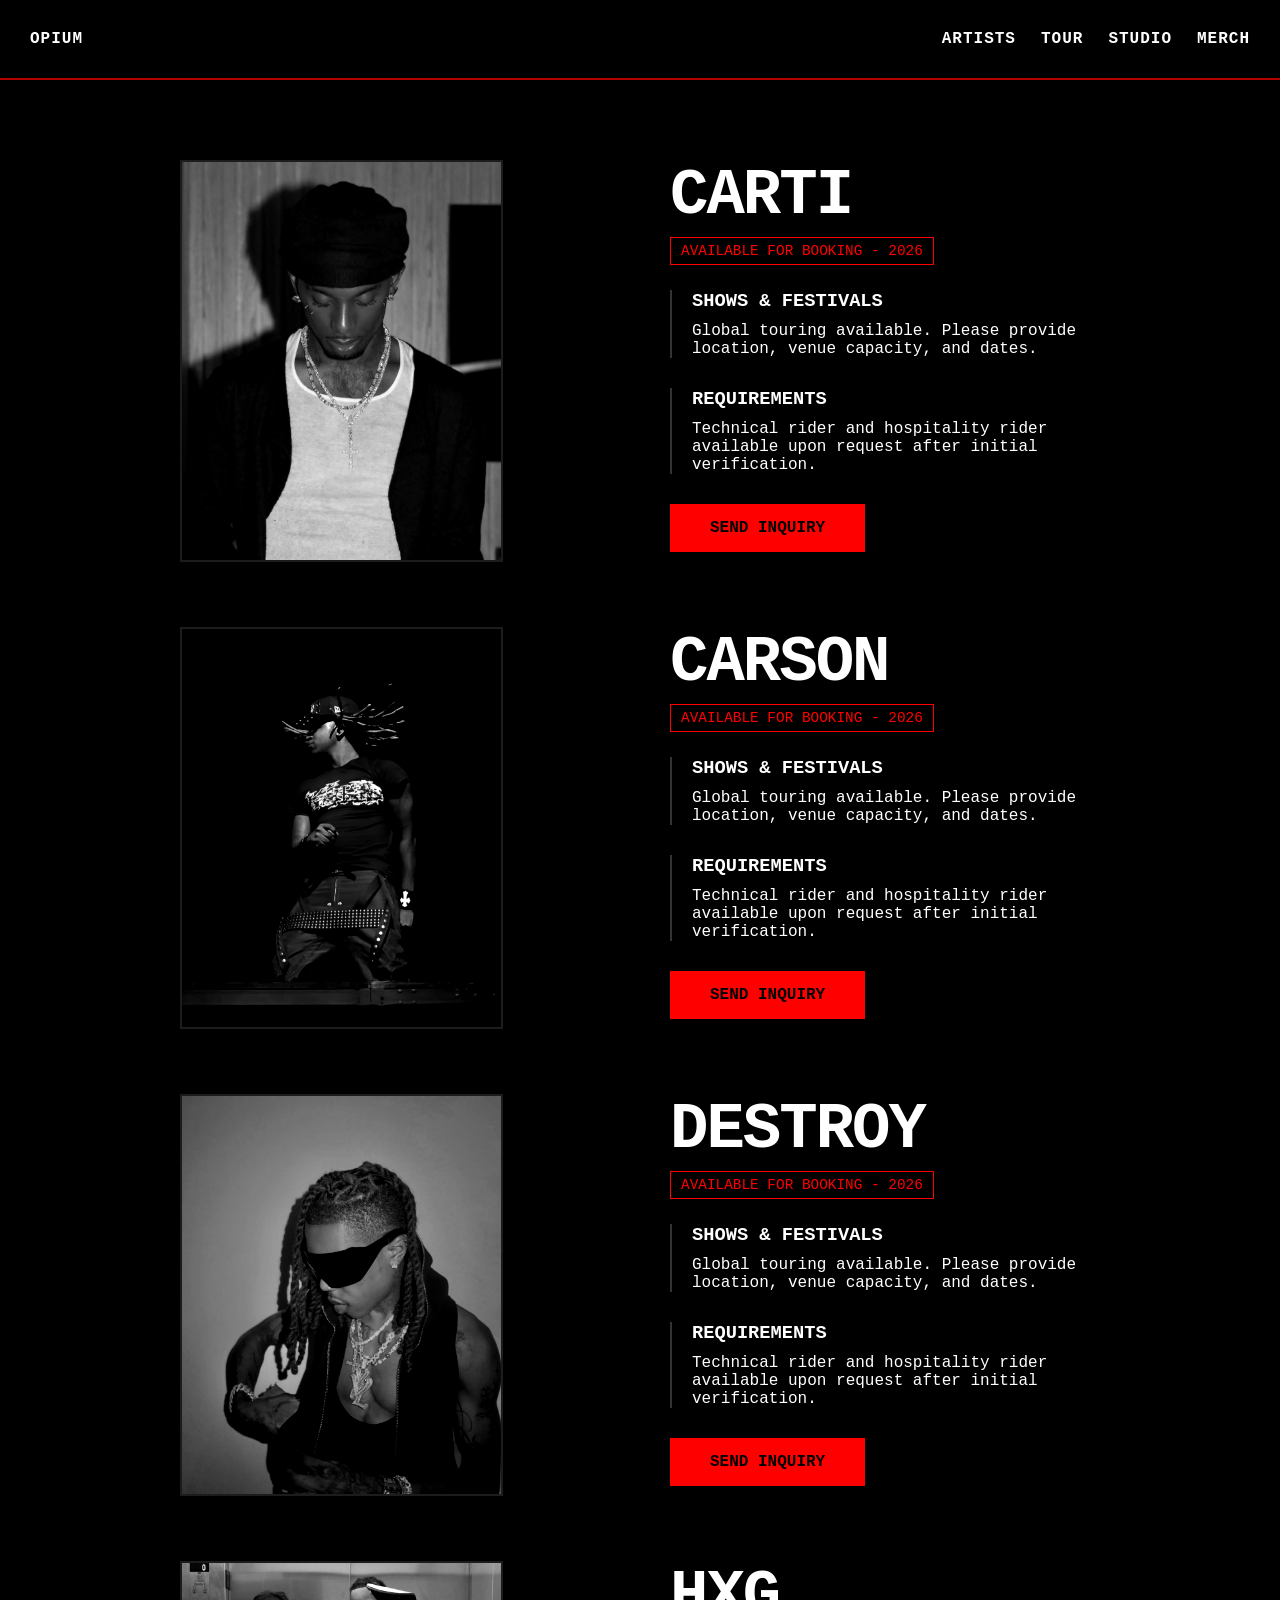
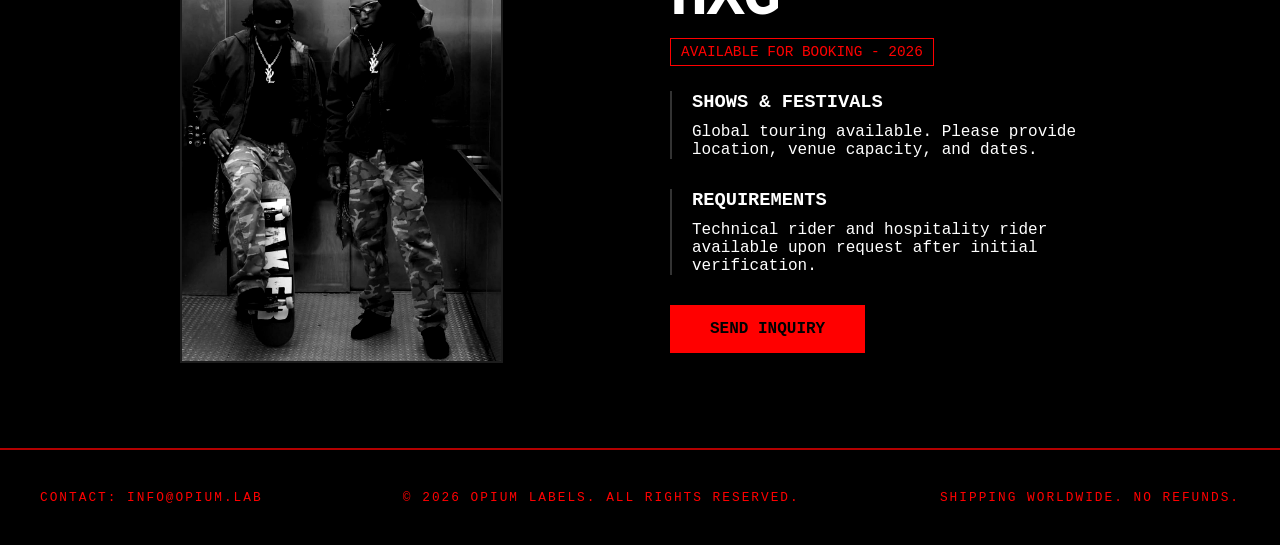
==== artists.html @ fef5bac9 "initial commit" ====
<!DOCTYPE html>
<html lang="en">
<head>
    <meta charset="UTF-8">
    <title>OPIUM | LABELS</title>
    <link rel="stylesheet" href="assets/css/style.css">
</head>
<body>

    <nav>
        <div class="logo"><a id="logo" href="index.html">OPIUM</a></div>
        <ul>
            <li><a href="#">ARTISTS</a></li>
            <li><a href="#">TOUR</a></li>
            <li><a href="#">STUDIO</a></li>
            <li><a href="#">MERCH</a></li>
        </ul>
    </nav>

    <main class="artist-profile-container">
    <section class="artist-header">
        <div class="image-box">
            <img src="assets/img/carti.jpg" alt="Playboi Carti" class="glitch-img">
        </div>

        <div class="booking-info">
            <h1>CARTI</h1>
            <span class="status">AVAILABLE FOR BOOKING - 2026</span>
            
            <div class="info-block">
                <h3>SHOWS & FESTIVALS</h3>
                <p>Global touring available. Please provide location, venue capacity, and dates.</p>
            </div>

            <div class="info-block">
                <h3>REQUIREMENTS</h3>
                <p>Technical rider and hospitality rider available upon request after initial verification.</p>
            </div>

            <div class="booking-cta">
                <a href="mailto:booking@opium.lab" class="btn-book">SEND INQUIRY</a>
            </div>
        </div>

        <div class="image-box">
            <img src="assets/img/carson.jpg" alt="Ken Carson" class="glitch-img">
        </div>

        <div class="booking-info">
            <h1>CARSON</h1>
            <span class="status">AVAILABLE FOR BOOKING - 2026</span>
            
            <div class="info-block">
                <h3>SHOWS & FESTIVALS</h3>
                <p>Global touring available. Please provide location, venue capacity, and dates.</p>
            </div>

            <div class="info-block">
                <h3>REQUIREMENTS</h3>
                <p>Technical rider and hospitality rider available upon request after initial verification.</p>
            </div>

            <div class="booking-cta">
                <a href="mailto:booking@opium.lab" class="btn-book">SEND INQUIRY</a>
            </div>
        </div>

        <div class="image-box">
            <img src="assets/img/destroy.jpg" alt="Destroy Lonely" class="glitch-img">
        </div>

        <div class="booking-info">
            <h1>DESTROY</h1>
            <span class="status">AVAILABLE FOR BOOKING - 2026</span>
            
            <div class="info-block">
                <h3>SHOWS & FESTIVALS</h3>
                <p>Global touring available. Please provide location, venue capacity, and dates.</p>
            </div>

            <div class="info-block">
                <h3>REQUIREMENTS</h3>
                <p>Technical rider and hospitality rider available upon request after initial verification.</p>
            </div>

            <div class="booking-cta">
                <a href="mailto:booking@opium.lab" class="btn-book">SEND INQUIRY</a>
            </div>
        </div>

        <div class="image-box">
            <img src="assets/img/hmx.jpg" alt="Homixide Gang" class="glitch-img">
        </div>

        <div class="booking-info">
            <h1>HXG</h1>
            <span class="status">AVAILABLE FOR BOOKING - 2026</span>
            
            <div class="info-block">
                <h3>SHOWS & FESTIVALS</h3>
                <p>Global touring available. Please provide location, venue capacity, and dates.</p>
            </div>

            <div class="info-block">
                <h3>REQUIREMENTS</h3>
                <p>Technical rider and hospitality rider available upon request after initial verification.</p>
            </div>

            <div class="booking-cta">
                <a href="mailto:booking@opium.lab" class="btn-book">SEND INQUIRY</a>
            </div>
        </div>
    </section>
</main>

    <footer>
        <p>CONTACT: INFO@OPIUM.LAB</p>
        <p>&copy; 2026 OPIUM LABELS. ALL RIGHTS RESERVED.</p>
        <p>SHIPPING WORLDWIDE. NO REFUNDS.</p>
    </footer>

</body>
</html>
---- assets/css/style.css ----
* { 
    margin: 0; 
    padding: 0; 
    box-sizing: border-box; 
}

body { 
    background-color: #000; 
    color: #fff; 
    font-family: 'Courier New', Courier, monospace;
    overflow-x: hidden;
}

/* 1. NAVBAR */
nav { 
    display: flex; 
    justify-content: space-between; 
    padding: 30px; 
    border-bottom: 2px solid rgba(255, 0, 0, 0.7); 
}

nav ul { 
    display: flex; 
    list-style: none; 
    gap: 25px; 
}

nav a { 
    color: #fff; 
    text-decoration: none; 
    font-weight: bold;
    letter-spacing: 1px;
    transition: 0.3s;
}

nav a:hover { 
    color: #FF0000; 
}

#logo {
    font-weight: none;
}

/* 2. HERO & SLIDING TEXT */
.hero { 
    height: 50vh; 
    display: flex; 
    align-items: center; 
    justify-content: center; 
    border-bottom: 0.1px solid rgba(255, 0, 0, 0.7);
}

.mask {
    width: 500px; 
    overflow: hidden; 
    border: 0.1px solid rgba(255, 0, 0, 0.17);
    padding: 10px;
    background: #000;
}

.sliding-text {
    font-size: 2.5rem;
    text-transform: uppercase;
    white-space: nowrap; 
    display: inline-block;
    color: #fff;
    animation: slideText 12s linear infinite;
}

@keyframes slideText {
    0%   { transform: translateX(0%); } 
    50%  { transform: translateX(-40%); } 
    100% { transform: translateX(0%); } 
}

/* 3. ARTIST LIST (DETAILS) */
.artist-list {
    padding: 60px 40px;
    border-bottom: 2px solid rgba(255, 0, 0, 0.7);
}

.artist-list h2 {
    color: #FF0000;
    margin-bottom: 30px;
    font-size: 1.5rem;
    text-transform: uppercase;
}

details summary::-webkit-details-marker { display: none; }
details summary { 
    list-style: none; 
    cursor: crosshair; 
    font-size: 2rem; 
    padding: 15px 0;
    transition: 0.3s;
}

details summary:hover { color: #FF0000; padding-left: 20px; }

.artist-list details ul {
    list-style: none;
    padding: 10px 0 20px 20px;
}

.artist-list details li {
    font-size: 1.2rem;
    color: #888;
    padding: 5px 0;
    text-transform: uppercase;
    transition: 0.2s;
}

.artist-list details li:hover { color: #fff; }

/* 4. GRID CONTAINER & CARDS */
.grid-container {
    display: grid;
    grid-template-columns: repeat(2, 1fr);
    gap: 20px;
    padding: 40px;
}

.card {
    border: 2px solid rgba(255, 0, 0, 0.7); 
    padding: 40px;
    text-align: center;
    background: #0a0a0a;
    transition: transform 0.3s;
}

.card:hover {
    transform: scale(1.02);
    background: #111;
}

.card h3 { 
    color: #FF0000; 
    margin-bottom: 15px; 
    text-transform: uppercase;
}

/* 5. FOOTER */
footer { 
    padding: 40px; 
    text-align: center; 
    border-top: 2px solid rgba(255, 0, 0, 0.7);
    color: #FF0000;
    font-size: 0.8rem;
    letter-spacing: 2px;
    display: flex;
    justify-content: space-between;
}

/* 6. RESPONSIVIDADE */
@media (max-width: 768px) {
    .grid-container { grid-template-columns: 1fr; }
    .mask { width: 90%; }
    .sliding-text { font-size: 1.5rem; }
    footer { flex-direction: column; gap: 10px; }
}

/* Efeito de Granulado/Ruído Opium no site inteiro */
body::before {
    content: "";
    position: fixed; /* Fica fixo na tela enquanto você rola */
    top: 0; 
    left: 0; 
    width: 100%; 
    height: 100%;
    /* Imagem de textura sutil (pode ser um padrão sutil ou ruído) */
    background-image: url('https://www.transparenttextures.com/patterns/carbon-fibre.png');
    opacity: 0.03; /* MUITO sutil, para não atrapalhar a leitura */
    pointer-events: none; /* Garante que você consiga clicar nos links atrás dele */
    z-index: 9999; /* Fica acima de tudo */
}

/* artists.html */

.artist-profile-container {
    padding: 80px 40px;
    max-width: 1000px;
    margin: 0 auto;
}

.artist-header {
    display: grid;
    grid-template-columns: 1fr 1fr; /* Duas colunas iguais */
    gap: 60px;
    align-items: start;
}

.image-box img {
    width: 75%;
    height: auto;
    border: 2px solid rgba(255, 0, 0, 0.7);
    filter: grayscale(100%) contrast(1.2);
}

.booking-info h1 {
    font-size: 4rem;
    letter-spacing: -2px;
    margin-bottom: 10px;
}

.status {
    color: #FF0000;
    font-family: 'Courier New', monospace;
    font-size: 0.9rem;
    border: 1px solid #FF0000;
    padding: 5px 10px;
}

.info-block {
    margin: 30px 0;
    border-left: 2px solid #333;
    padding-left: 20px;
}

.info-block h3 {
    margin-bottom: 10px;
    text-transform: uppercase;
}

.btn-book {
    display: inline-block;
    padding: 15px 40px;
    background: #FF0000;
    color: #000;
    text-decoration: none;
    font-weight: bold;
    text-transform: uppercase;
    transition: 0.3s;
}

.btn-book:hover {
    background: #fff;
    color: #000;
}

/* Responsividade: Ficha técnica vira coluna única no mobile */
@media (max-width: 768px) {
    .artist-header {
        grid-template-columns: 1fr;
        gap: 30px;
    }
    .artist-header h1 { font-size: 2.5rem; }
}
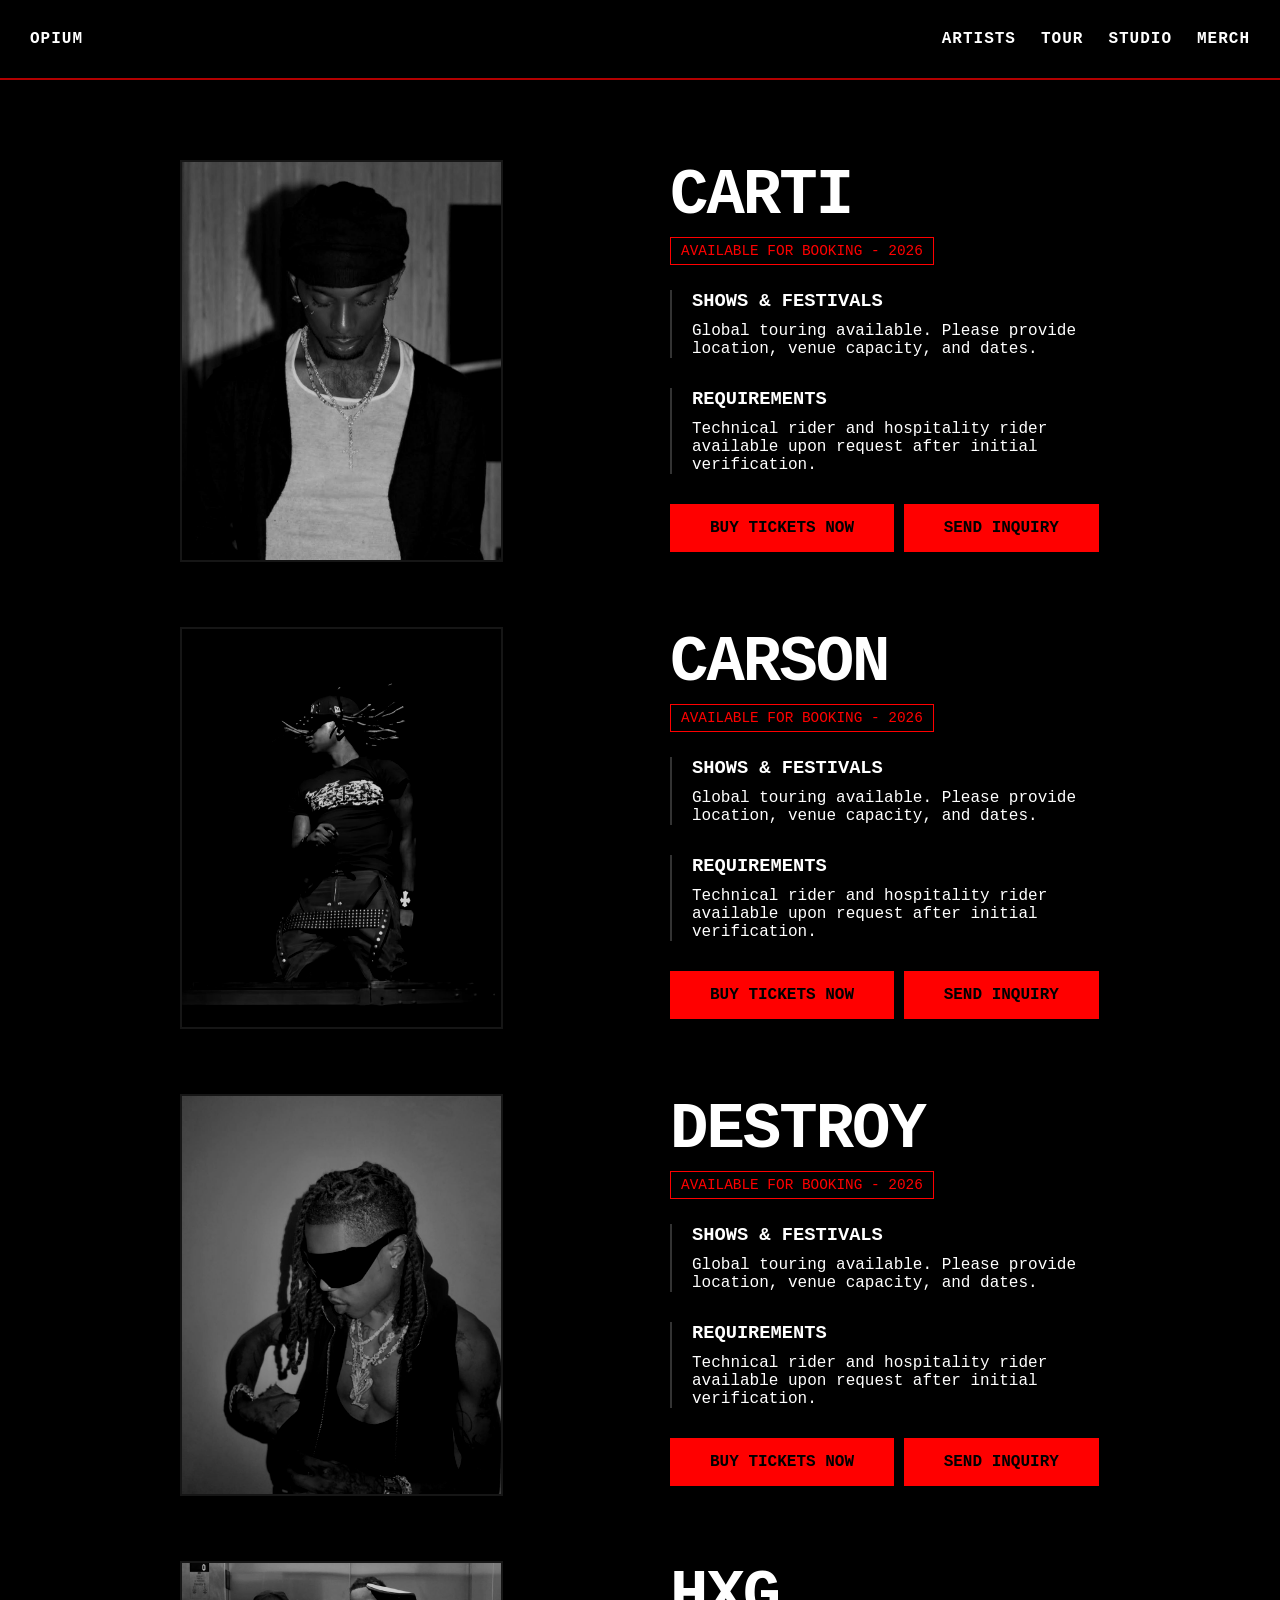
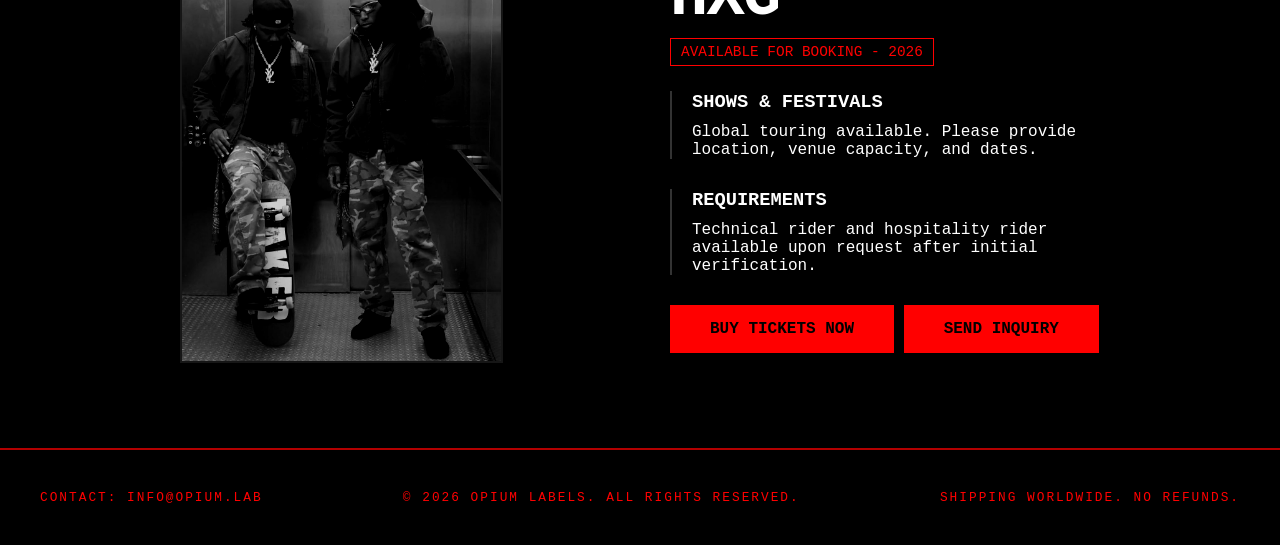
==== commit a3e4f60a: "new page, more styles & new mods" ====
--- a/artists.html
+++ b/artists.html
@@ -4,14 +4,15 @@
     <meta charset="UTF-8">
     <title>OPIUM | LABELS</title>
     <link rel="stylesheet" href="assets/css/style.css">
+    <link rel="icon" type="image/x-icon" href="assets/favicons/favicon.ico">
 </head>
 <body>
 
     <nav>
         <div class="logo"><a id="logo" href="index.html">OPIUM</a></div>
         <ul>
-            <li><a href="#">ARTISTS</a></li>
-            <li><a href="#">TOUR</a></li>
+            <li><a href="artists.html">ARTISTS</a></li>
+            <li><a href="tour.html">TOUR</a></li>
             <li><a href="#">STUDIO</a></li>
             <li><a href="#">MERCH</a></li>
         </ul>
@@ -38,6 +39,8 @@
             </div>
 
             <div class="booking-cta">
+                <a href="https://www.ticketmaster.com/playboi-carti-tickets/artist/2123805" class="btn-book">BUY TICKETS NOW</a>
+            
                 <a href="mailto:booking@opium.lab" class="btn-book">SEND INQUIRY</a>
             </div>
         </div>
@@ -61,6 +64,8 @@
             </div>
 
             <div class="booking-cta">
+                <a href="https://www.ticketmaster.com/ken-carson-tickets/artist/2804916" class="btn-book">BUY TICKETS NOW</a>
+            
                 <a href="mailto:booking@opium.lab" class="btn-book">SEND INQUIRY</a>
             </div>
         </div>
@@ -84,6 +89,8 @@
             </div>
 
             <div class="booking-cta">
+                <a href="https://www.ticketmaster.com/destroy-lonely-tickets/artist/2895379" class="btn-book">BUY TICKETS NOW</a>
+            
                 <a href="mailto:booking@opium.lab" class="btn-book">SEND INQUIRY</a>
             </div>
         </div>
@@ -107,6 +114,8 @@
             </div>
 
             <div class="booking-cta">
+                <a href="https://www.ticketmaster.com/homixide-gang-tickets/artist/2847170" class="btn-book">BUY TICKETS NOW</a>
+            
                 <a href="mailto:booking@opium.lab" class="btn-book">SEND INQUIRY</a>
             </div>
         </div>
--- a/assets/css/style.css
+++ b/assets/css/style.css
@@ -137,6 +137,7 @@
     color: #FF0000; 
     margin-bottom: 15px; 
     text-transform: uppercase;
+    text-decoration: none;
 }
 
 /* 5. FOOTER */
@@ -193,7 +194,7 @@
     width: 75%;
     height: auto;
     border: 2px solid rgba(255, 0, 0, 0.7);
-    filter: grayscale(100%) contrast(1.2);
+    filter: grayscale(100%) contrast(1.2) brightness(0.8);
 }
 
 .booking-info h1 {
@@ -244,4 +245,51 @@
         gap: 30px;
     }
     .artist-header h1 { font-size: 2.5rem; }
+}
+
+.tour-container { padding: 60px 40px; max-width: 1000px; margin: 0 auto; }
+
+.tour-block {
+    display: grid;
+    grid-template-columns: 300px 1fr; /* Imagem fixa + lista de datas */
+    gap: 50px;
+    margin-bottom: 80px;
+    align-items: start;
+}
+
+.date-item {
+    display: flex;
+    justify-content: space-between;
+    align-items: center;
+    padding: 20px 0;
+    border-bottom: 1px solid #333;
+    font-family: 'Courier New', monospace;
+}
+
+.date { font-weight: bold; color: #fff; }
+.venue { color: #888; text-transform: uppercase; font-size: 0.9rem; }
+
+.buy-btn {
+    border: 1px solid #FF0000;
+    color: #FF0000;
+    padding: 5px 15px;
+    text-decoration: none;
+    font-size: 0.7rem;
+    text-transform: uppercase;
+}
+
+.buy-btn:hover { background: #FF0000; color: #000; }
+
+.section-title {
+    display: flex; 
+    align-items: center; 
+    justify-content: center;
+    font-size: 3rem;
+    padding-bottom: 7%;
+}
+
+/* Ajuste para mobile: a imagem fica em cima das datas */
+@media (max-width: 768px) {
+    .tour-block { grid-template-columns: 1fr; }
+    .date-item { flex-direction: column; gap: 10px; align-items: flex-start; }
 }
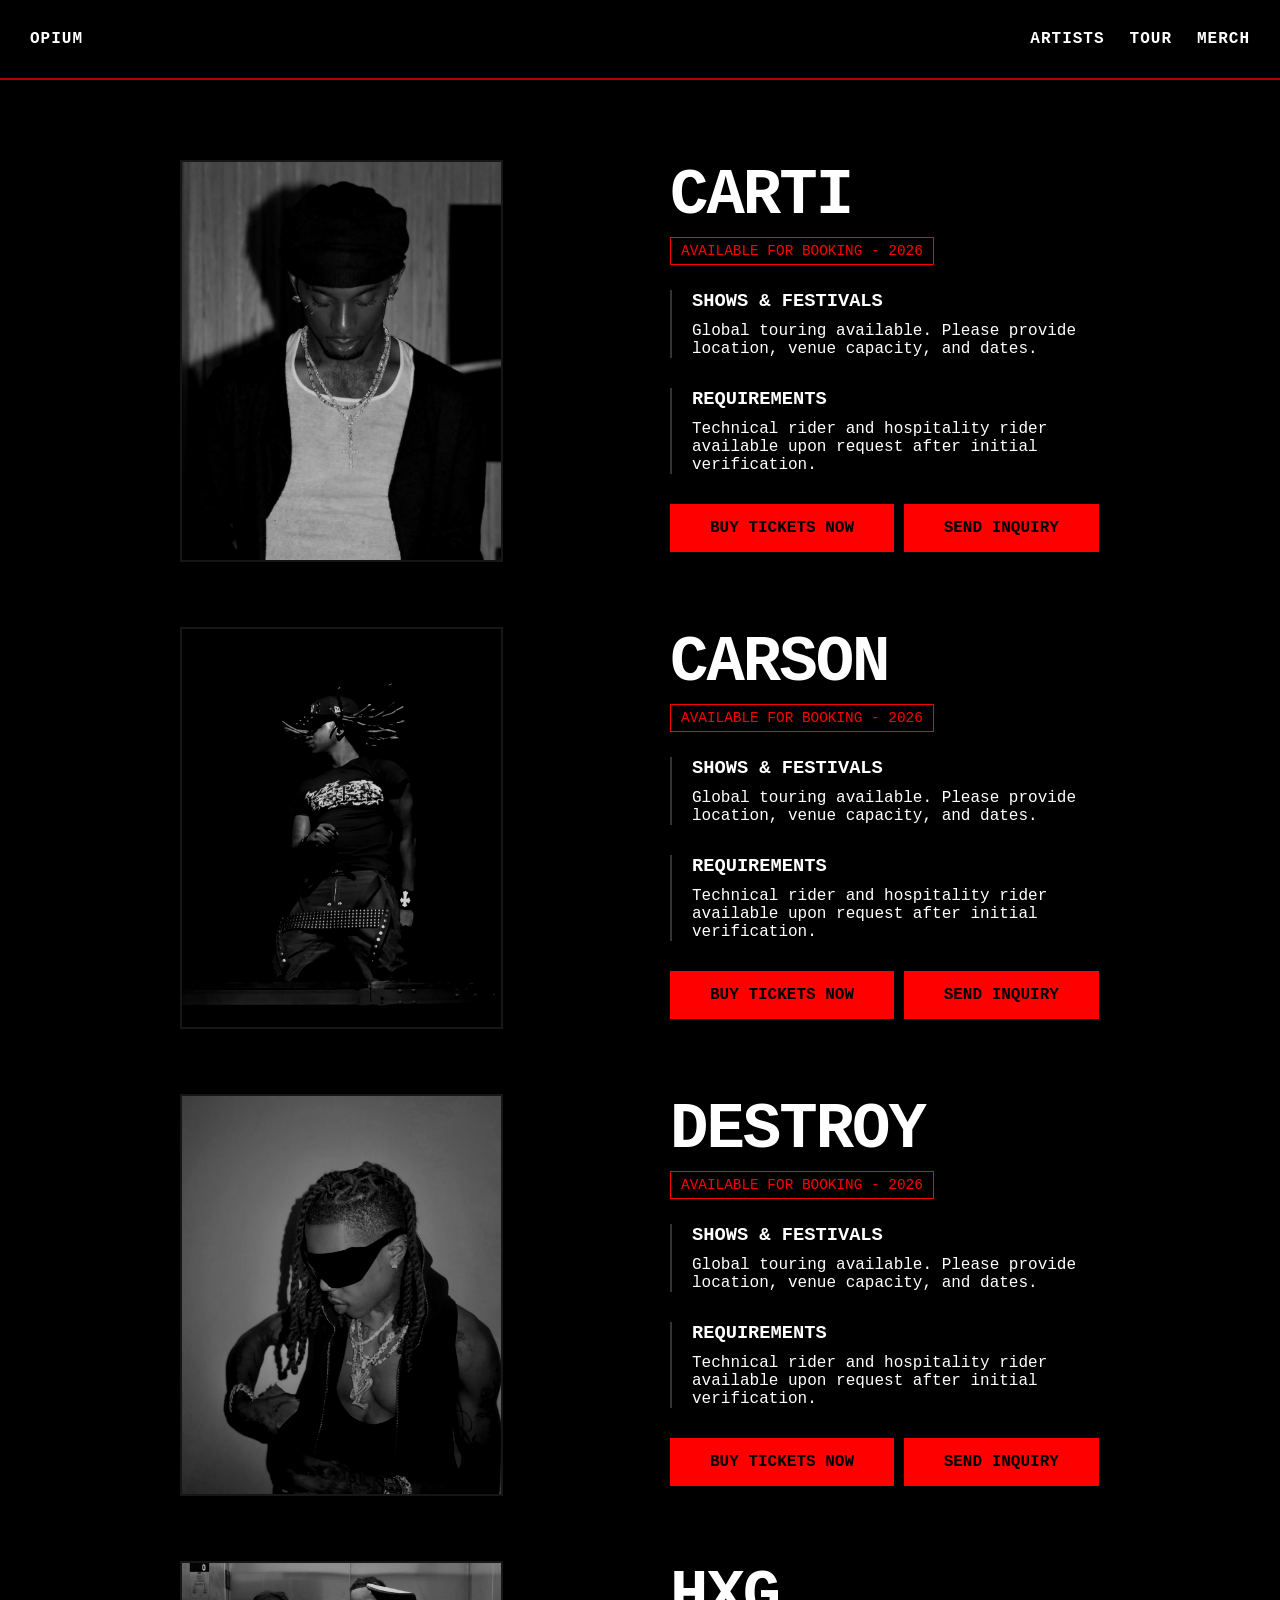
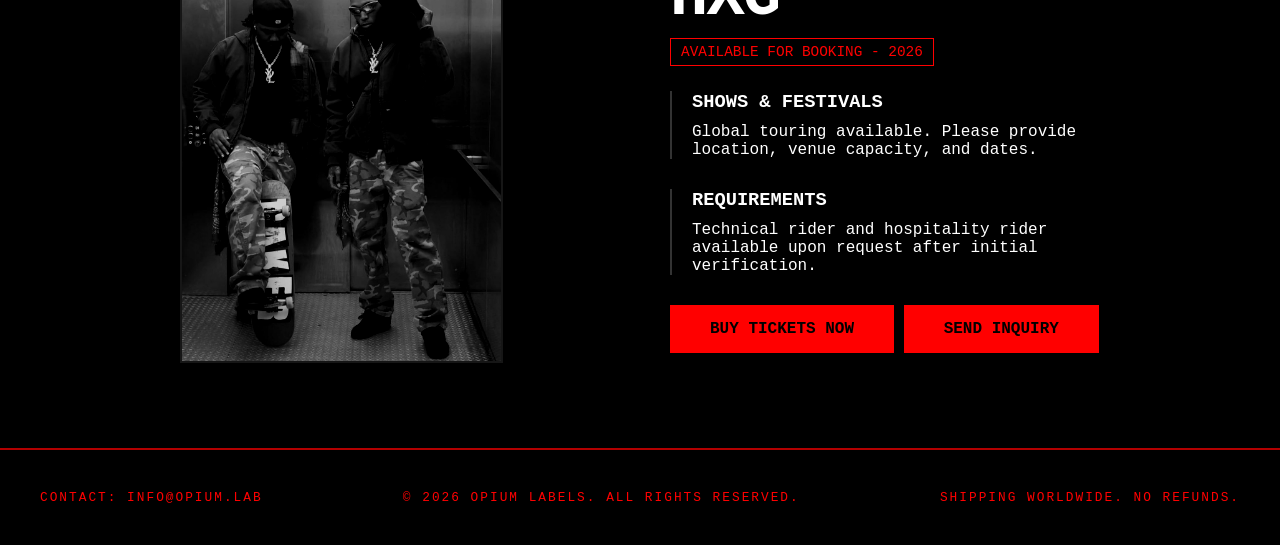
==== commit 854d0ae9: "new page, new att on home & more" ====
--- a/artists.html
+++ b/artists.html
@@ -13,8 +13,7 @@
         <ul>
             <li><a href="artists.html">ARTISTS</a></li>
             <li><a href="tour.html">TOUR</a></li>
-            <li><a href="#">STUDIO</a></li>
-            <li><a href="#">MERCH</a></li>
+            <li><a href="merch.html">MERCH</a></li>
         </ul>
     </nav>
 
--- a/assets/css/style.css
+++ b/assets/css/style.css
@@ -51,7 +51,7 @@
 }
 
 .mask {
-    width: 500px; 
+    width: 650px; 
     overflow: hidden; 
     border: 0.1px solid rgba(255, 0, 0, 0.17);
     padding: 10px;
@@ -64,7 +64,7 @@
     white-space: nowrap; 
     display: inline-block;
     color: #fff;
-    animation: slideText 12s linear infinite;
+    animation: slideText 7s linear infinite;
 }
 
 @keyframes slideText {
@@ -137,6 +137,11 @@
     color: #FF0000; 
     margin-bottom: 15px; 
     text-transform: uppercase;
+    text-decoration: none;
+}
+
+a {
+    color: inherit;
     text-decoration: none;
 }
 
@@ -285,6 +290,14 @@
     align-items: center; 
     justify-content: center;
     font-size: 3rem;
+    padding-bottom: 3%;
+}
+
+.section-subtitle {
+    display: flex; 
+    align-items: center; 
+    justify-content: center;
+    font-size: 1.7rem;
     padding-bottom: 7%;
 }
 
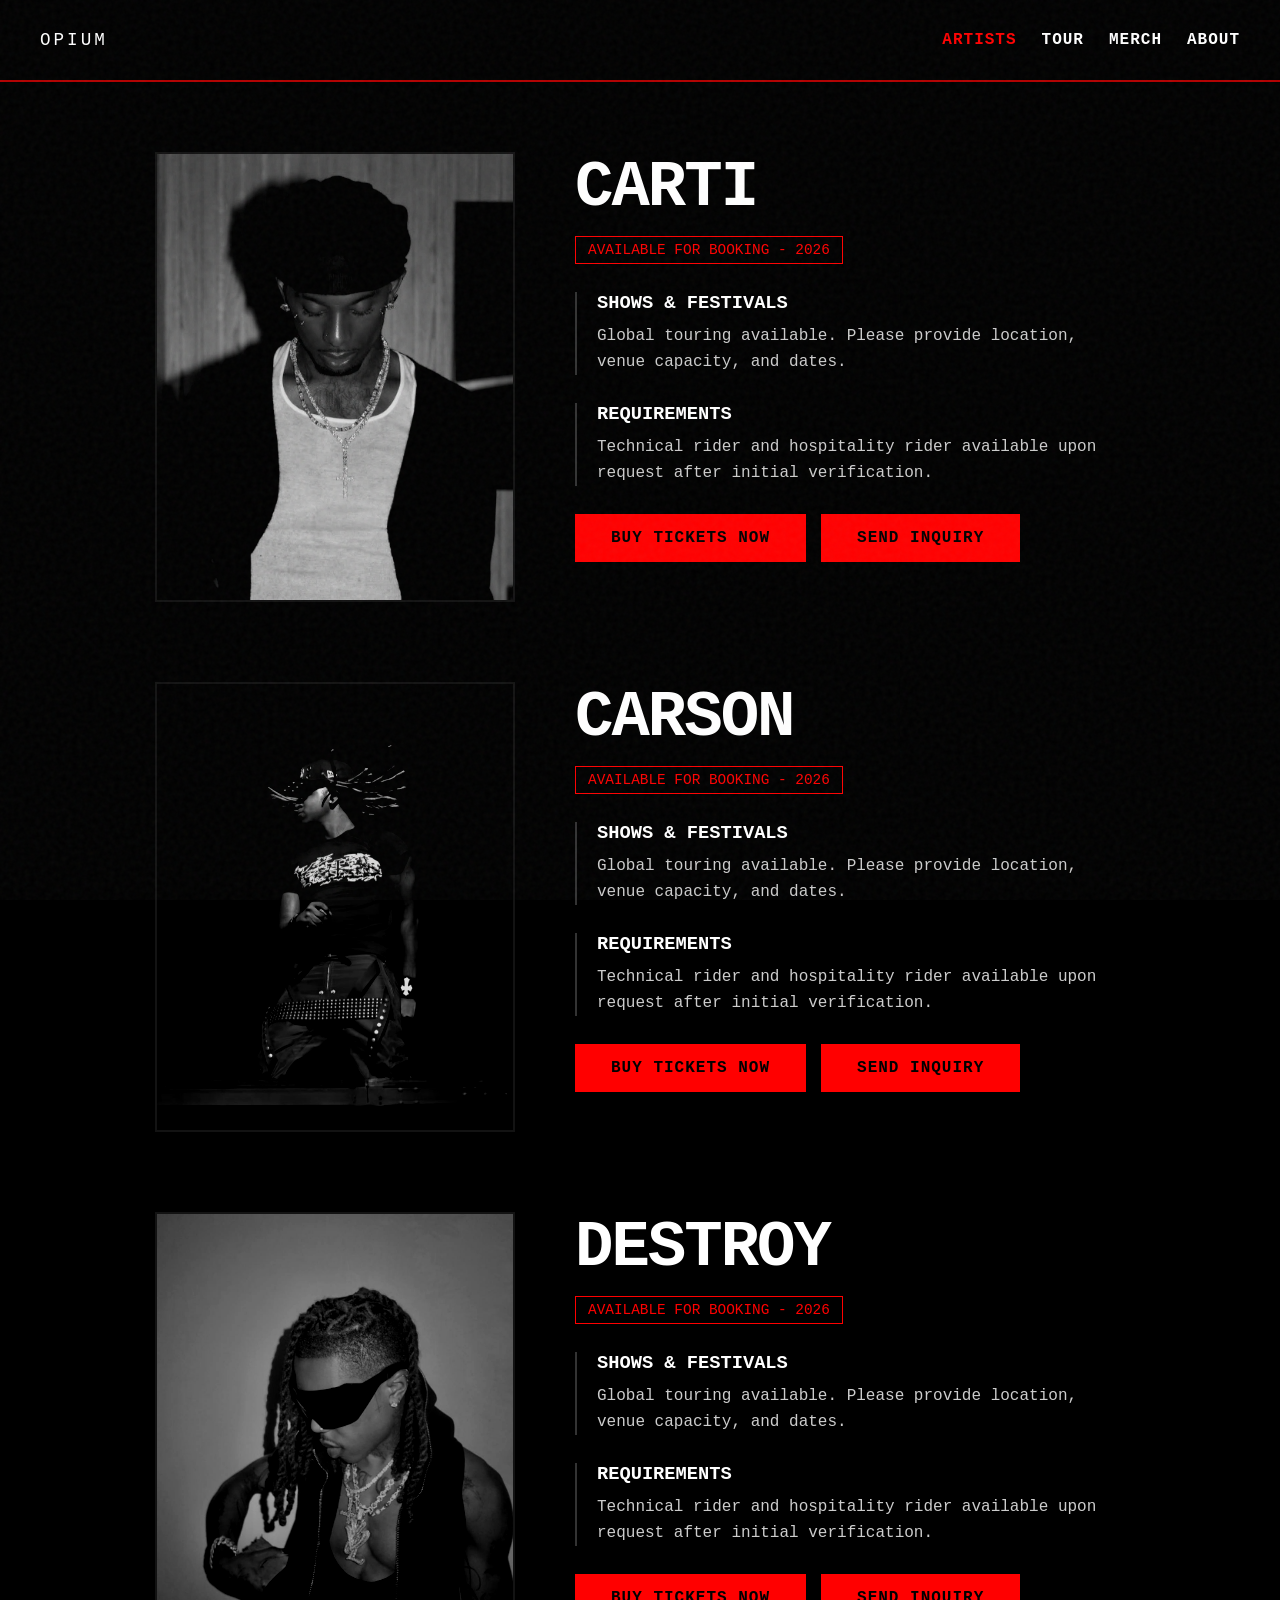
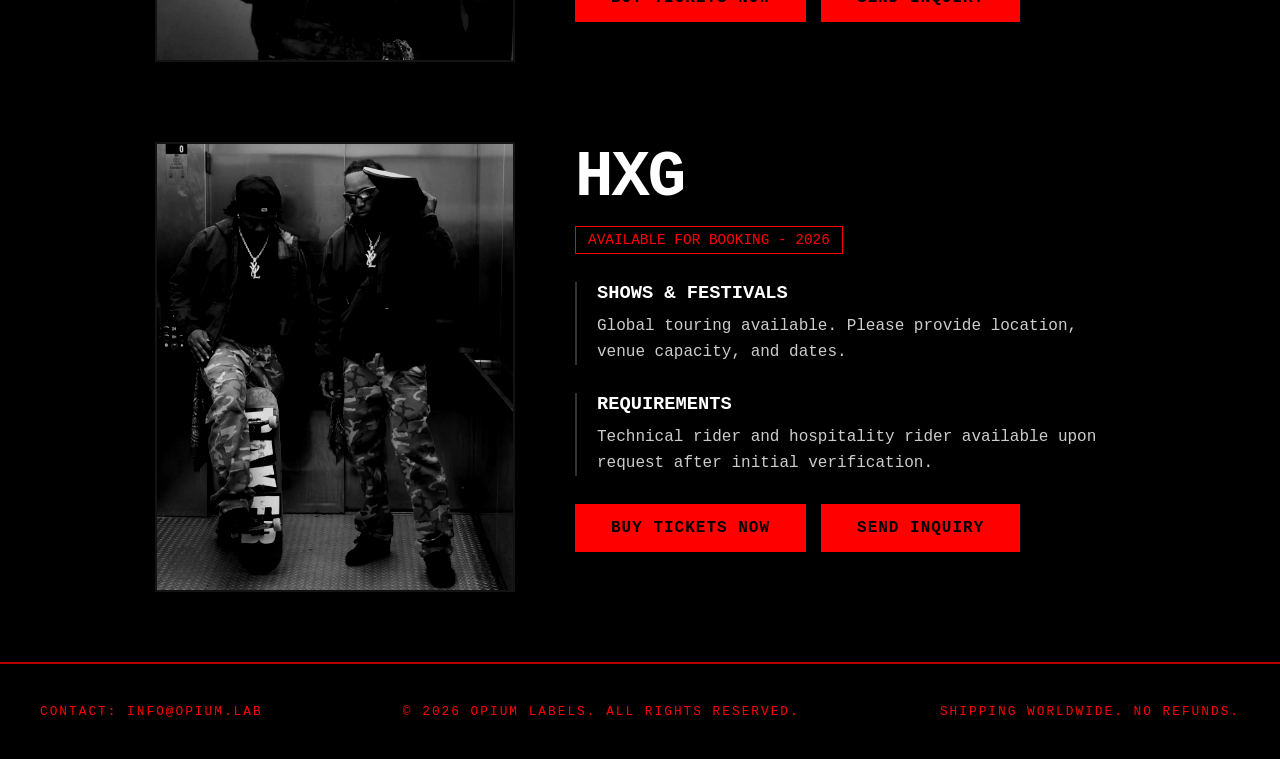
==== commit b34afebe: "feat: restore presentation version, carousel, about page, merch modal and layout fixes" ====
--- a/artists.html
+++ b/artists.html
@@ -2,7 +2,8 @@
 <html lang="en">
 <head>
     <meta charset="UTF-8">
-    <title>OPIUM | LABELS</title>
+    <meta name="viewport" content="width=device-width, initial-scale=1.0">
+    <title>OPIUM | ARTISTS</title>
     <link rel="stylesheet" href="assets/css/style.css">
     <link rel="icon" type="image/x-icon" href="assets/favicons/favicon.ico">
 </head>
@@ -11,115 +12,126 @@
     <nav>
         <div class="logo"><a id="logo" href="index.html">OPIUM</a></div>
         <ul>
-            <li><a href="artists.html">ARTISTS</a></li>
+            <li><a href="artists.html" class="active">ARTISTS</a></li>
             <li><a href="tour.html">TOUR</a></li>
             <li><a href="merch.html">MERCH</a></li>
+            <li><a href="about.html">ABOUT</a></li>
         </ul>
     </nav>
 
     <main class="artist-profile-container">
-    <section class="artist-header">
-        <div class="image-box">
-            <img src="assets/img/carti.jpg" alt="Playboi Carti" class="glitch-img">
-        </div>
+        <section class="artist-unit">
+            <div class="artist-header">
+                <div class="image-box">
+                    <img src="assets/img/carti.jpg" alt="Playboi Carti" class="glitch-img">
+                </div>
 
-        <div class="booking-info">
-            <h1>CARTI</h1>
-            <span class="status">AVAILABLE FOR BOOKING - 2026</span>
-            
-            <div class="info-block">
-                <h3>SHOWS & FESTIVALS</h3>
-                <p>Global touring available. Please provide location, venue capacity, and dates.</p>
+                <div class="booking-info">
+                    <h1>CARTI</h1>
+                    <span class="status">AVAILABLE FOR BOOKING - 2026</span>
+
+                    <div class="info-block">
+                        <h3>SHOWS &amp; FESTIVALS</h3>
+                        <p>Global touring available. Please provide location, venue capacity, and dates.</p>
+                    </div>
+
+                    <div class="info-block">
+                        <h3>REQUIREMENTS</h3>
+                        <p>Technical rider and hospitality rider available upon request after initial verification.</p>
+                    </div>
+
+                    <div class="booking-cta">
+                        <a href="https://www.ticketmaster.com/playboi-carti-tickets/artist/2123805" target="_blank" rel="noopener noreferrer" class="btn-book">BUY TICKETS NOW</a>
+                        <a href="booking.html?artist=CARTI" class="btn-book">SEND INQUIRY</a>
+                    </div>
+                </div>
             </div>
+        </section>
 
-            <div class="info-block">
-                <h3>REQUIREMENTS</h3>
-                <p>Technical rider and hospitality rider available upon request after initial verification.</p>
+        <section class="artist-unit">
+            <div class="artist-header">
+                <div class="image-box">
+                    <img src="assets/img/carson.jpg" alt="Ken Carson" class="glitch-img">
+                </div>
+
+                <div class="booking-info">
+                    <h1>CARSON</h1>
+                    <span class="status">AVAILABLE FOR BOOKING - 2026</span>
+
+                    <div class="info-block">
+                        <h3>SHOWS &amp; FESTIVALS</h3>
+                        <p>Global touring available. Please provide location, venue capacity, and dates.</p>
+                    </div>
+
+                    <div class="info-block">
+                        <h3>REQUIREMENTS</h3>
+                        <p>Technical rider and hospitality rider available upon request after initial verification.</p>
+                    </div>
+
+                    <div class="booking-cta">
+                        <a href="https://www.ticketmaster.com/ken-carson-tickets/artist/2804916" target="_blank" rel="noopener noreferrer" class="btn-book">BUY TICKETS NOW</a>
+                        <a href="booking.html?artist=CARSON" class="btn-book">SEND INQUIRY</a>
+                    </div>
+                </div>
             </div>
+        </section>
 
-            <div class="booking-cta">
-                <a href="https://www.ticketmaster.com/playboi-carti-tickets/artist/2123805" class="btn-book">BUY TICKETS NOW</a>
-            
-                <a href="mailto:booking@opium.lab" class="btn-book">SEND INQUIRY</a>
+        <section class="artist-unit">
+            <div class="artist-header">
+                <div class="image-box">
+                    <img src="assets/img/destroy.jpg" alt="Destroy Lonely" class="glitch-img">
+                </div>
+
+                <div class="booking-info">
+                    <h1>DESTROY</h1>
+                    <span class="status">AVAILABLE FOR BOOKING - 2026</span>
+
+                    <div class="info-block">
+                        <h3>SHOWS &amp; FESTIVALS</h3>
+                        <p>Global touring available. Please provide location, venue capacity, and dates.</p>
+                    </div>
+
+                    <div class="info-block">
+                        <h3>REQUIREMENTS</h3>
+                        <p>Technical rider and hospitality rider available upon request after initial verification.</p>
+                    </div>
+
+                    <div class="booking-cta">
+                        <a href="https://www.ticketmaster.com/destroy-lonely-tickets/artist/2895379" target="_blank" rel="noopener noreferrer" class="btn-book">BUY TICKETS NOW</a>
+                        <a href="booking.html?artist=DESTROY" class="btn-book">SEND INQUIRY</a>
+                    </div>
+                </div>
             </div>
-        </div>
+        </section>
 
-        <div class="image-box">
-            <img src="assets/img/carson.jpg" alt="Ken Carson" class="glitch-img">
-        </div>
+        <section class="artist-unit">
+            <div class="artist-header">
+                <div class="image-box">
+                    <img src="assets/img/hmx.jpg" alt="Homixide Gang" class="glitch-img">
+                </div>
 
-        <div class="booking-info">
-            <h1>CARSON</h1>
-            <span class="status">AVAILABLE FOR BOOKING - 2026</span>
-            
-            <div class="info-block">
-                <h3>SHOWS & FESTIVALS</h3>
-                <p>Global touring available. Please provide location, venue capacity, and dates.</p>
+                <div class="booking-info">
+                    <h1>HXG</h1>
+                    <span class="status">AVAILABLE FOR BOOKING - 2026</span>
+
+                    <div class="info-block">
+                        <h3>SHOWS &amp; FESTIVALS</h3>
+                        <p>Global touring available. Please provide location, venue capacity, and dates.</p>
+                    </div>
+
+                    <div class="info-block">
+                        <h3>REQUIREMENTS</h3>
+                        <p>Technical rider and hospitality rider available upon request after initial verification.</p>
+                    </div>
+
+                    <div class="booking-cta">
+                        <a href="https://www.ticketmaster.com/homixide-gang-tickets/artist/2847170" target="_blank" rel="noopener noreferrer" class="btn-book">BUY TICKETS NOW</a>
+                        <a href="booking.html?artist=HXG" class="btn-book">SEND INQUIRY</a>
+                    </div>
+                </div>
             </div>
-
-            <div class="info-block">
-                <h3>REQUIREMENTS</h3>
-                <p>Technical rider and hospitality rider available upon request after initial verification.</p>
-            </div>
-
-            <div class="booking-cta">
-                <a href="https://www.ticketmaster.com/ken-carson-tickets/artist/2804916" class="btn-book">BUY TICKETS NOW</a>
-            
-                <a href="mailto:booking@opium.lab" class="btn-book">SEND INQUIRY</a>
-            </div>
-        </div>
-
-        <div class="image-box">
-            <img src="assets/img/destroy.jpg" alt="Destroy Lonely" class="glitch-img">
-        </div>
-
-        <div class="booking-info">
-            <h1>DESTROY</h1>
-            <span class="status">AVAILABLE FOR BOOKING - 2026</span>
-            
-            <div class="info-block">
-                <h3>SHOWS & FESTIVALS</h3>
-                <p>Global touring available. Please provide location, venue capacity, and dates.</p>
-            </div>
-
-            <div class="info-block">
-                <h3>REQUIREMENTS</h3>
-                <p>Technical rider and hospitality rider available upon request after initial verification.</p>
-            </div>
-
-            <div class="booking-cta">
-                <a href="https://www.ticketmaster.com/destroy-lonely-tickets/artist/2895379" class="btn-book">BUY TICKETS NOW</a>
-            
-                <a href="mailto:booking@opium.lab" class="btn-book">SEND INQUIRY</a>
-            </div>
-        </div>
-
-        <div class="image-box">
-            <img src="assets/img/hmx.jpg" alt="Homixide Gang" class="glitch-img">
-        </div>
-
-        <div class="booking-info">
-            <h1>HXG</h1>
-            <span class="status">AVAILABLE FOR BOOKING - 2026</span>
-            
-            <div class="info-block">
-                <h3>SHOWS & FESTIVALS</h3>
-                <p>Global touring available. Please provide location, venue capacity, and dates.</p>
-            </div>
-
-            <div class="info-block">
-                <h3>REQUIREMENTS</h3>
-                <p>Technical rider and hospitality rider available upon request after initial verification.</p>
-            </div>
-
-            <div class="booking-cta">
-                <a href="https://www.ticketmaster.com/homixide-gang-tickets/artist/2847170" class="btn-book">BUY TICKETS NOW</a>
-            
-                <a href="mailto:booking@opium.lab" class="btn-book">SEND INQUIRY</a>
-            </div>
-        </div>
-    </section>
-</main>
+        </section>
+    </main>
 
     <footer>
         <p>CONTACT: INFO@OPIUM.LAB</p>
--- a/assets/css/style.css
+++ b/assets/css/style.css
@@ -1,81 +1,265 @@
-* { 
-    margin: 0; 
-    padding: 0; 
-    box-sizing: border-box; 
-}
-
-body { 
-    background-color: #000; 
-    color: #fff; 
+* {
+    margin: 0;
+    padding: 0;
+    box-sizing: border-box;
+}
+
+body {
+    background-color: #000;
+    color: #fff;
     font-family: 'Courier New', Courier, monospace;
     overflow-x: hidden;
+    min-height: 100vh;
+    display: flex;
+    flex-direction: column;
+}
+
+a {
+    color: inherit;
+    text-decoration: none;
+}
+
+/* Opium Grain Texture Overlay (Offline-safe inline SVG noise) */
+body::before {
+    content: "";
+    position: fixed;
+    inset: 0;
+    background-image: url("data:image/svg+xml,%3Csvg viewBox='0 0 200 200' xmlns='http://www.w3.org/2000/svg'%3E%3Cfilter id='noiseFilter'%3E%3CfeTurbulence type='fractalNoise' baseFrequency='0.85' numOctaves='3' stitchTiles='stitch'/%3E%3C/filter%3E%3Crect width='100%25' height='100%25' filter='url(%23noiseFilter)'/%3E%3C/svg%3E");
+    opacity: 0.045;
+    pointer-events: none;
+    z-index: 9999;
 }
 
 /* 1. NAVBAR */
-nav { 
-    display: flex; 
-    justify-content: space-between; 
-    padding: 30px; 
-    border-bottom: 2px solid rgba(255, 0, 0, 0.7); 
-}
-
-nav ul { 
-    display: flex; 
-    list-style: none; 
-    gap: 25px; 
-}
-
-nav a { 
-    color: #fff; 
-    text-decoration: none; 
+nav {
+    display: flex;
+    justify-content: space-between;
+    align-items: center;
+    padding: 30px 40px;
+    border-bottom: 2px solid rgba(255, 0, 0, 0.7);
+}
+
+nav ul {
+    display: flex;
+    list-style: none;
+    gap: 25px;
+}
+
+nav a {
+    color: #fff;
+    text-decoration: none;
     font-weight: bold;
     letter-spacing: 1px;
-    transition: 0.3s;
-}
-
-nav a:hover { 
-    color: #FF0000; 
+    transition: color 0.3s;
+}
+
+nav a:hover,
+nav a.active {
+    color: #FF0000;
 }
 
 #logo {
-    font-weight: none;
-}
-
-/* 2. HERO & SLIDING TEXT */
-.hero { 
-    height: 50vh; 
-    display: flex; 
-    align-items: center; 
-    justify-content: center; 
-    border-bottom: 0.1px solid rgba(255, 0, 0, 0.7);
-}
-
-.mask {
-    width: 650px; 
-    overflow: hidden; 
-    border: 0.1px solid rgba(255, 0, 0, 0.17);
-    padding: 10px;
+    font-weight: normal;
+    font-size: 1.1rem;
+    letter-spacing: 3px;
+}
+
+/* SHARED UTILITIES & SECTION TITLES */
+.glitch-img {
+    filter: grayscale(100%) contrast(130%) brightness(0.85);
+    object-fit: cover;
+    transition: filter 0.3s ease;
+}
+
+.glitch-img:hover {
+    filter: grayscale(100%) contrast(150%) brightness(1);
+}
+
+.section-title {
+    display: block;
+    text-align: center;
+    font-size: clamp(1.6rem, 3.8vw, 2.8rem);
+    letter-spacing: 2px;
+    text-transform: uppercase;
+    color: #fff;
+    margin-bottom: 20px;
+}
+
+.section-title strong {
+    color: #FF0000;
+    text-shadow: 0 0 12px rgba(255, 0, 0, 0.45);
+}
+
+.section-subtitle {
+    display: block;
+    text-align: center;
+    font-size: clamp(1rem, 2.2vw, 1.4rem);
+    color: #888;
+    text-transform: uppercase;
+    letter-spacing: 3px;
+    margin-bottom: 50px;
+}
+
+.btn-book {
+    display: inline-block;
+    padding: 15px 36px;
+    background: #FF0000;
+    color: #000;
+    text-decoration: none;
+    font-family: 'Courier New', Courier, monospace;
+    font-weight: bold;
+    text-transform: uppercase;
+    letter-spacing: 1px;
+    border: none;
+    cursor: pointer;
+    transition: background-color 0.3s, color 0.3s;
+}
+
+.btn-book:hover:not(:disabled) {
+    background: #fff;
+    color: #000;
+}
+
+.btn-book:disabled {
+    opacity: 0.6;
+    cursor: wait;
+}
+
+.buy-btn {
+    display: inline-block;
+    border: 1px solid #FF0000;
+    color: #FF0000;
+    background: transparent;
+    padding: 7px 16px;
+    text-decoration: none;
+    font-family: 'Courier New', Courier, monospace;
+    font-size: 0.72rem;
+    text-transform: uppercase;
+    letter-spacing: 1px;
+    cursor: pointer;
+    white-space: nowrap;
+    transition: background-color 0.25s, color 0.25s;
+}
+
+.buy-btn:hover {
+    background: #FF0000;
+    color: #000;
+}
+
+.opium-status-msg {
+    font-family: 'Courier New', Courier, monospace;
+    font-size: 0.85rem;
+    letter-spacing: 1px;
+    text-align: center;
+    margin: 12px 0 16px;
+    min-height: 1.2em;
+}
+
+.opium-status-msg.error {
+    color: #FF0000;
+}
+
+.opium-status-msg.success {
+    color: #00ff66;
+}
+
+/* 2. HOME CAROUSEL (index.html) */
+.hero-carousel {
+    padding: 50px 20px 30px;
+    display: flex;
+    justify-content: center;
+}
+
+.carousel-wrapper {
+    width: min(420px, 100%);
+    display: flex;
+    flex-direction: column;
+    gap: 12px;
+}
+
+.carousel-container {
+    position: relative;
+    width: 100%;
+    aspect-ratio: 4 / 5;
+    overflow: hidden;
+    border: 2px solid rgba(255, 0, 0, 0.7);
     background: #000;
 }
 
-.sliding-text {
-    font-size: 2.5rem;
-    text-transform: uppercase;
-    white-space: nowrap; 
-    display: inline-block;
-    color: #fff;
-    animation: slideText 7s linear infinite;
-}
-
-@keyframes slideText {
-    0%   { transform: translateX(0%); } 
-    50%  { transform: translateX(-40%); } 
-    100% { transform: translateX(0%); } 
-}
-
-/* 3. ARTIST LIST (DETAILS) */
+.carousel-slide {
+    position: absolute;
+    inset: 0;
+    opacity: 0;
+    transition: opacity 0.45s ease;
+    pointer-events: none;
+}
+
+.carousel-slide.active {
+    opacity: 1;
+    pointer-events: auto;
+}
+
+.carousel-slide img {
+    width: 100%;
+    height: 100%;
+    object-fit: cover;
+    object-position: center 20%;
+    display: block;
+}
+
+.carousel-btn {
+    position: absolute;
+    top: 50%;
+    transform: translateY(-50%);
+    background: rgba(0, 0, 0, 0.78);
+    color: #fff;
+    border: 1px solid rgba(255, 0, 0, 0.7);
+    width: 42px;
+    height: 42px;
+    font-family: 'Courier New', Courier, monospace;
+    font-size: 1.2rem;
+    font-weight: bold;
+    cursor: pointer;
+    z-index: 2;
+    display: flex;
+    align-items: center;
+    justify-content: center;
+    transition: background-color 0.25s, color 0.25s, border-color 0.25s;
+}
+
+.carousel-btn:hover {
+    background: #FF0000;
+    color: #000;
+    border-color: #FF0000;
+}
+
+.prev-btn {
+    left: 12px;
+}
+
+.next-btn {
+    right: 12px;
+}
+
+.carousel-meta {
+    display: flex;
+    justify-content: space-between;
+    align-items: center;
+    font-size: 0.85rem;
+    letter-spacing: 2px;
+    color: #888;
+    text-transform: uppercase;
+    padding: 0 2px;
+}
+
+#carouselCounter {
+    color: #FF0000;
+    font-weight: bold;
+}
+
+/* 3. ARTIST LIST DETAILS (index.html) */
 .artist-list {
-    padding: 60px 40px;
+    padding: 50px 40px 60px;
     border-bottom: 2px solid rgba(255, 0, 0, 0.7);
 }
 
@@ -86,16 +270,22 @@
     text-transform: uppercase;
 }
 
-details summary::-webkit-details-marker { display: none; }
-details summary { 
-    list-style: none; 
-    cursor: crosshair; 
-    font-size: 2rem; 
+details summary::-webkit-details-marker {
+    display: none;
+}
+
+details summary {
+    list-style: none;
+    cursor: crosshair;
+    font-size: clamp(1.4rem, 3vw, 2rem);
     padding: 15px 0;
-    transition: 0.3s;
-}
-
-details summary:hover { color: #FF0000; padding-left: 20px; }
+    transition: color 0.3s, padding-left 0.3s;
+}
+
+details summary:hover {
+    color: #FF0000;
+    padding-left: 20px;
+}
 
 .artist-list details ul {
     list-style: none;
@@ -103,16 +293,18 @@
 }
 
 .artist-list details li {
-    font-size: 1.2rem;
+    font-size: 1.15rem;
     color: #888;
     padding: 5px 0;
     text-transform: uppercase;
-    transition: 0.2s;
-}
-
-.artist-list details li:hover { color: #fff; }
-
-/* 4. GRID CONTAINER & CARDS */
+    transition: color 0.2s;
+}
+
+.artist-list details li:hover {
+    color: #fff;
+}
+
+/* 4. GRID CONTAINER & CARDS (index.html) */
 .grid-container {
     display: grid;
     grid-template-columns: repeat(2, 1fr);
@@ -121,11 +313,10 @@
 }
 
 .card {
-    border: 2px solid rgba(255, 0, 0, 0.7); 
-    padding: 40px;
+    border: 2px solid rgba(255, 0, 0, 0.7);
     text-align: center;
     background: #0a0a0a;
-    transition: transform 0.3s;
+    transition: transform 0.3s, background-color 0.3s;
 }
 
 .card:hover {
@@ -133,91 +324,73 @@
     background: #111;
 }
 
-.card h3 { 
-    color: #FF0000; 
-    margin-bottom: 15px; 
-    text-transform: uppercase;
-    text-decoration: none;
-}
-
-a {
+.card-link {
+    display: block;
+    padding: 40px;
+    height: 100%;
     color: inherit;
     text-decoration: none;
 }
 
-/* 5. FOOTER */
-footer { 
-    padding: 40px; 
-    text-align: center; 
-    border-top: 2px solid rgba(255, 0, 0, 0.7);
-    color: #FF0000;
-    font-size: 0.8rem;
-    letter-spacing: 2px;
-    display: flex;
-    justify-content: space-between;
-}
-
-/* 6. RESPONSIVIDADE */
-@media (max-width: 768px) {
-    .grid-container { grid-template-columns: 1fr; }
-    .mask { width: 90%; }
-    .sliding-text { font-size: 1.5rem; }
-    footer { flex-direction: column; gap: 10px; }
-}
-
-/* Efeito de Granulado/Ruído Opium no site inteiro */
-body::before {
-    content: "";
-    position: fixed; /* Fica fixo na tela enquanto você rola */
-    top: 0; 
-    left: 0; 
-    width: 100%; 
-    height: 100%;
-    /* Imagem de textura sutil (pode ser um padrão sutil ou ruído) */
-    background-image: url('https://www.transparenttextures.com/patterns/carbon-fibre.png');
-    opacity: 0.03; /* MUITO sutil, para não atrapalhar a leitura */
-    pointer-events: none; /* Garante que você consiga clicar nos links atrás dele */
-    z-index: 9999; /* Fica acima de tudo */
-}
-
-/* artists.html */
-
+.card h3 {
+    color: #FF0000;
+    margin-bottom: 15px;
+    text-transform: uppercase;
+}
+
+.card p {
+    color: #ccc;
+}
+
+/* 5. ARTISTS PAGE (artists.html) */
 .artist-profile-container {
-    padding: 80px 40px;
-    max-width: 1000px;
+    width: 100%;
+    max-width: 1050px;
     margin: 0 auto;
+    padding: 70px 40px;
+}
+
+.artist-unit {
+    margin-bottom: 80px;
+}
+
+.artist-unit:last-child {
+    margin-bottom: 0;
 }
 
 .artist-header {
     display: grid;
-    grid-template-columns: 1fr 1fr; /* Duas colunas iguais */
+    grid-template-columns: 360px 1fr;
     gap: 60px;
     align-items: start;
 }
 
 .image-box img {
-    width: 75%;
-    height: auto;
+    width: 100%;
+    aspect-ratio: 4 / 5;
+    object-fit: cover;
+    object-position: center 20%;
+    display: block;
     border: 2px solid rgba(255, 0, 0, 0.7);
-    filter: grayscale(100%) contrast(1.2) brightness(0.8);
 }
 
 .booking-info h1 {
-    font-size: 4rem;
+    font-size: clamp(2.5rem, 5vw, 4rem);
     letter-spacing: -2px;
-    margin-bottom: 10px;
+    margin-bottom: 12px;
 }
 
 .status {
+    display: inline-block;
     color: #FF0000;
     font-family: 'Courier New', monospace;
     font-size: 0.9rem;
     border: 1px solid #FF0000;
-    padding: 5px 10px;
+    padding: 5px 12px;
 }
 
 .info-block {
-    margin: 30px 0;
+    margin: 28px 0;
     border-left: 2px solid #333;
     padding-left: 20px;
 }
@@ -227,82 +400,562 @@
     text-transform: uppercase;
 }
 
-.btn-book {
-    display: inline-block;
-    padding: 15px 40px;
+.info-block p {
+    color: #ccc;
+    line-height: 1.6;
+}
+
+.booking-cta {
+    display: flex;
+    flex-wrap: wrap;
+    gap: 15px;
+    margin-top: 25px;
+}
+
+/* 6. TOUR PAGE (tour.html) */
+.tour-container {
+    width: 100%;
+    max-width: 1050px;
+    margin: 0 auto;
+    padding: 60px 40px 80px;
+}
+
+.tour-block {
+    display: flex;
+    flex-direction: column;
+    gap: 75px;
+}
+
+.tour-item {
+    display: grid;
+    grid-template-columns: 300px 1fr;
+    gap: 50px;
+    align-items: start;
+}
+
+.dates-list h1.booking-info {
+    font-size: clamp(1.8rem, 3vw, 2.5rem);
+    letter-spacing: 1px;
+    margin-bottom: 20px;
+    color: #fff;
+    text-transform: uppercase;
+}
+
+.date-item {
+    display: grid;
+    grid-template-columns: 85px 1fr auto;
+    gap: 16px;
+    align-items: center;
+    padding: 18px 0;
+    border-bottom: 1px solid #333;
+    font-family: 'Courier New', monospace;
+}
+
+.date {
+    font-weight: bold;
+    color: #fff;
+}
+
+.venue {
+    color: #888;
+    text-transform: uppercase;
+    font-size: 0.9rem;
+}
+
+/* 7. MERCH PAGE & MODAL (merch.html) */
+.merch-container {
+    width: 100%;
+    max-width: 1150px;
+    margin: 0 auto;
+    padding: 70px 40px;
+}
+
+.merch-grid {
+    display: grid;
+    grid-template-columns: repeat(auto-fit, minmax(250px, 1fr));
+    gap: 40px;
+    margin-top: 40px;
+}
+
+.merch-card {
+    text-align: center;
+    background: #000;
+    display: flex;
+    flex-direction: column;
+    align-items: center;
+    transition: 0.3s;
+}
+
+.merch-card img {
+    width: 85%;
+    max-width: 290px;
+    aspect-ratio: 1 / 1;
+    object-fit: contain;
+    padding: 18px;
+    margin-bottom: 20px;
+    background: radial-gradient(circle at center, #181818 0%, #050505 78%);
+    border: 1px solid #222;
+    transition: border-color 0.3s, transform 0.3s;
+}
+
+.merch-card:hover img {
+    border-color: rgba(255, 0, 0, 0.7);
+    transform: translateY(-2px);
+}
+
+.merch-card h3 {
+    font-size: 1rem;
+    margin-bottom: 10px;
+    text-transform: uppercase;
+}
+
+.merch-card .price {
+    font-family: 'Courier New', monospace;
+    color: #888;
+    font-size: 0.9rem;
+}
+
+.merch-cta {
+    margin-top: 16px;
+}
+
+.opium-modal {
+    position: fixed;
+    inset: 0;
+    background: rgba(0, 0, 0, 0.88);
+    display: flex;
+    align-items: center;
+    justify-content: center;
+    padding: 20px;
+    z-index: 10000;
+}
+
+.opium-modal[hidden] {
+    display: none;
+}
+
+.opium-modal-content {
+    position: relative;
+    width: 100%;
+    max-width: 420px;
+    background: #000;
+    border: 2px solid rgba(255, 0, 0, 0.8);
+    padding: 32px 28px;
+    text-align: center;
+}
+
+.opium-modal-close {
+    position: absolute;
+    top: 14px;
+    right: 14px;
+    background: transparent;
+    border: none;
+    color: #888;
+    font-family: 'Courier New', Courier, monospace;
+    font-size: 0.9rem;
+    cursor: pointer;
+    transition: color 0.2s;
+}
+
+.opium-modal-close:hover {
+    color: #FF0000;
+}
+
+.opium-modal-tag {
+    color: #FF0000;
+    font-size: 0.72rem;
+    letter-spacing: 2px;
+    margin-bottom: 16px;
+}
+
+.modal-item-img {
+    width: 160px;
+    height: 160px;
+    object-fit: contain;
+    padding: 10px;
+    background: radial-gradient(circle at center, #181818 0%, #050505 78%);
+    border: 1px solid #222;
+    margin: 0 auto 16px;
+    display: block;
+}
+
+.opium-modal-content h3 {
+    text-transform: uppercase;
+    margin-bottom: 8px;
+}
+
+.size-selector {
+    margin: 20px 0 8px;
+}
+
+.size-options {
+    display: flex;
+    justify-content: center;
+    gap: 10px;
+}
+
+.size-btn {
+    background: #000;
+    border: 1px solid #333;
+    color: #fff;
+    padding: 8px 16px;
+    font-family: 'Courier New', Courier, monospace;
+    cursor: pointer;
+    transition: border-color 0.2s, background-color 0.2s, color 0.2s;
+}
+
+.size-btn:hover,
+.size-btn.active {
+    border-color: #FF0000;
     background: #FF0000;
     color: #000;
-    text-decoration: none;
     font-weight: bold;
-    text-transform: uppercase;
-    transition: 0.3s;
-}
-
-.btn-book:hover {
-    background: #fff;
+}
+
+.opium-modal-content .btn-book {
+    width: 100%;
+    margin-top: 8px;
+}
+
+/* 8. ABOUT PAGE (about.html) */
+.about-container {
+    width: 100%;
+    max-width: 820px;
+    margin: 0 auto;
+    padding: 80px 40px;
+}
+
+.about-content .section-title {
+    margin-bottom: 45px;
+}
+
+.about-content p {
+    text-align: center;
+    line-height: 1.85;
+    color: #d4d4d4;
+    margin-bottom: 24px;
+    font-size: 1rem;
+}
+
+.about-content p.about-credits {
+    color: #666;
+    font-size: 0.8rem;
+    letter-spacing: 2px;
+    margin-top: 40px;
+    margin-bottom: 0;
+    text-transform: uppercase;
+}
+
+/* 9. BOOKING & SUPABASE API PAGE (booking.html) */
+.booking-page {
+    width: 100%;
+    max-width: 1000px;
+    margin: 0 auto;
+    padding: 70px 40px;
+}
+
+.booking-form-container {
+    max-width: 550px;
+    margin: 35px auto 50px auto;
+    padding: 0;
+    background: transparent;
+}
+
+.input-group {
+    margin-bottom: 15px;
+}
+
+.input-group input:not([type="checkbox"]) {
+    width: 100%;
+    padding: 15px;
+    background: #000;
+    border: 1px solid #333;
+    color: #fff;
+    font-family: 'Courier New', monospace;
+    font-size: 1rem;
+    outline: none;
+    transition: border-color 0.3s;
+}
+
+.input-group input:not([type="checkbox"]):focus {
+    border-color: #FF0000;
+}
+
+.booking-form-container .btn-book {
+    width: 100%;
+    font-size: 1rem;
+}
+
+input:-webkit-autofill,
+input:-webkit-autofill:hover,
+input:-webkit-autofill:focus,
+input:-webkit-autofill:active {
+    -webkit-text-fill-color: #fff !important;
+    -webkit-box-shadow: 0 0 0 30px #000 inset !important;
+    box-shadow: 0 0 0 30px #000 inset !important;
+}
+
+.custom-checkbox-group {
+    text-align: left;
+    background: #000;
+    border: 1px solid #333;
+    padding: 15px;
+    margin-bottom: 15px;
+}
+
+.custom-checkbox-group:focus-within {
+    border-color: #FF0000;
+}
+
+.checkbox-label {
+    color: #888;
+    font-family: 'Courier New', monospace;
+    font-size: 0.9rem;
+    margin-bottom: 12px;
+}
+
+.checkboxes {
+    display: flex;
+    flex-direction: column;
+    gap: 12px;
+    align-items: flex-start;
+}
+
+.checkboxes label {
+    color: #fff;
+    font-family: 'Courier New', monospace;
+    font-size: 1rem;
+    cursor: pointer;
+    display: flex;
+    align-items: center;
+    justify-content: flex-start;
+    gap: 12px;
+    transition: color 0.2s;
+}
+
+.checkboxes label:hover {
+    color: #FF0000;
+}
+
+.custom-checkbox-group .checkboxes input[type="checkbox"] {
+    accent-color: #FF0000;
+    width: 16px;
+    height: 16px;
+    margin: 0;
+    padding: 0;
+    flex-shrink: 0;
+    cursor: pointer;
+}
+
+/* Optional CRUD Table Styles */
+.crud-container {
+    margin: 40px auto;
+    overflow-x: auto;
+}
+
+.crud-container h3 {
+    color: #FF0000;
+    margin-bottom: 16px;
+    letter-spacing: 2px;
+}
+
+.crud-table {
+    width: 100%;
+    border-collapse: collapse;
+    font-size: 0.85rem;
+}
+
+.crud-table th,
+.crud-table td {
+    border: 1px solid #222;
+    padding: 10px 12px;
+    text-align: left;
+}
+
+.crud-table th {
+    color: #FF0000;
+    background: #080808;
+}
+
+.action-btn {
+    background: transparent;
+    border: 1px solid #555;
+    color: #fff;
+    font-family: inherit;
+    font-size: 0.72rem;
+    padding: 4px 8px;
+    margin-right: 6px;
+    cursor: pointer;
+}
+
+.action-btn:hover {
+    border-color: #fff;
+}
+
+.action-btn.delete {
+    border-color: #FF0000;
+    color: #FF0000;
+}
+
+.action-btn.delete:hover {
+    background: #FF0000;
     color: #000;
 }
 
-/* Responsividade: Ficha técnica vira coluna única no mobile */
-@media (max-width: 768px) {
-    .artist-header {
-        grid-template-columns: 1fr;
-        gap: 30px;
-    }
-    .artist-header h1 { font-size: 2.5rem; }
-}
-
-.tour-container { padding: 60px 40px; max-width: 1000px; margin: 0 auto; }
-
-.tour-block {
+/* Supabase Live API Grid */
+.api-container {
+    padding: 50px 0 10px;
+    max-width: 900px;
+    margin: 0 auto;
+    border-top: 1px solid #1a1a1a;
+}
+
+.api-desc {
+    font-family: 'Courier New', monospace;
+    color: #555;
+    font-size: 0.8rem;
+    margin-bottom: 30px;
+    text-transform: uppercase;
+    text-align: center;
+}
+
+.api-grid {
     display: grid;
-    grid-template-columns: 300px 1fr; /* Imagem fixa + lista de datas */
-    gap: 50px;
-    margin-bottom: 80px;
-    align-items: start;
-}
-
-.date-item {
+    grid-template-columns: repeat(auto-fit, minmax(220px, 1fr));
+    gap: 20px;
+}
+
+.api-card {
+    background: #000;
+    border: 1px solid #1a1a1a;
+    padding: 20px;
+    text-align: left;
+    transition: border-color 0.3s;
+}
+
+.api-card:hover {
+    border-color: #FF0000;
+}
+
+.api-card h4 {
+    color: #fff;
+    font-size: 1rem;
+    margin-bottom: 15px;
+    text-transform: uppercase;
+    border-bottom: 1px solid #333;
+    padding-bottom: 5px;
+}
+
+.api-card p {
+    font-family: 'Courier New', monospace;
+    color: #888;
+    font-size: 0.8rem;
+    margin: 8px 0;
+}
+
+.api-card p strong {
+    color: #555;
+}
+
+.api-status-note {
+    grid-column: 1 / -1;
+    text-align: center;
+    color: #888;
+    font-size: 0.9rem;
+}
+
+.api-status-error {
+    grid-column: 1 / -1;
+    text-align: center;
+    color: #FF0000;
+    font-size: 0.88rem;
+    border: 1px solid rgba(255, 0, 0, 0.4);
+    padding: 16px;
+    background: rgba(255, 0, 0, 0.04);
+}
+
+.loading-text {
+    grid-column: 1 / -1;
+    font-family: 'Courier New', monospace;
+    color: #FF0000;
+    text-align: center;
+    animation: blink 1s infinite;
+}
+
+@keyframes blink {
+    50% { opacity: 0; }
+}
+
+/* 10. FOOTER */
+footer {
+    margin-top: auto;
+    padding: 40px;
+    text-align: center;
+    border-top: 2px solid rgba(255, 0, 0, 0.7);
+    color: #FF0000;
+    font-size: 0.8rem;
+    letter-spacing: 2px;
     display: flex;
     justify-content: space-between;
     align-items: center;
-    padding: 20px 0;
-    border-bottom: 1px solid #333;
-    font-family: 'Courier New', monospace;
-}
-
-.date { font-weight: bold; color: #fff; }
-.venue { color: #888; text-transform: uppercase; font-size: 0.9rem; }
-
-.buy-btn {
-    border: 1px solid #FF0000;
-    color: #FF0000;
-    padding: 5px 15px;
-    text-decoration: none;
-    font-size: 0.7rem;
-    text-transform: uppercase;
-}
-
-.buy-btn:hover { background: #FF0000; color: #000; }
-
-.section-title {
-    display: flex; 
-    align-items: center; 
-    justify-content: center;
-    font-size: 3rem;
-    padding-bottom: 3%;
-}
-
-.section-subtitle {
-    display: flex; 
-    align-items: center; 
-    justify-content: center;
-    font-size: 1.7rem;
-    padding-bottom: 7%;
-}
-
-/* Ajuste para mobile: a imagem fica em cima das datas */
+}
+
+/* 11. RESPONSIVIDADE */
 @media (max-width: 768px) {
-    .tour-block { grid-template-columns: 1fr; }
-    .date-item { flex-direction: column; gap: 10px; align-items: flex-start; }
+    nav {
+        padding: 20px;
+        flex-direction: column;
+        gap: 15px;
+    }
+
+    nav ul {
+        gap: 15px;
+        flex-wrap: wrap;
+        justify-content: center;
+    }
+
+    .artist-list {
+        padding: 40px 20px;
+    }
+
+    .grid-container {
+        grid-template-columns: 1fr;
+        padding: 24px 20px;
+    }
+
+    .artist-profile-container,
+    .tour-container,
+    .merch-container,
+    .about-container,
+    .booking-page {
+        padding: 45px 20px;
+    }
+
+    .artist-header,
+    .tour-item {
+        grid-template-columns: 1fr;
+        gap: 28px;
+    }
+
+    .image-box img {
+        max-width: 340px;
+        margin: 0 auto;
+    }
+
+    .booking-cta .btn-book {
+        width: 100%;
+        text-align: center;
+    }
+
+    .date-item {
+        grid-template-columns: 1fr;
+        gap: 8px;
+        justify-items: start;
+    }
+
+    footer {
+        flex-direction: column;
+        gap: 10px;
+        padding: 30px 20px;
+    }
 }
